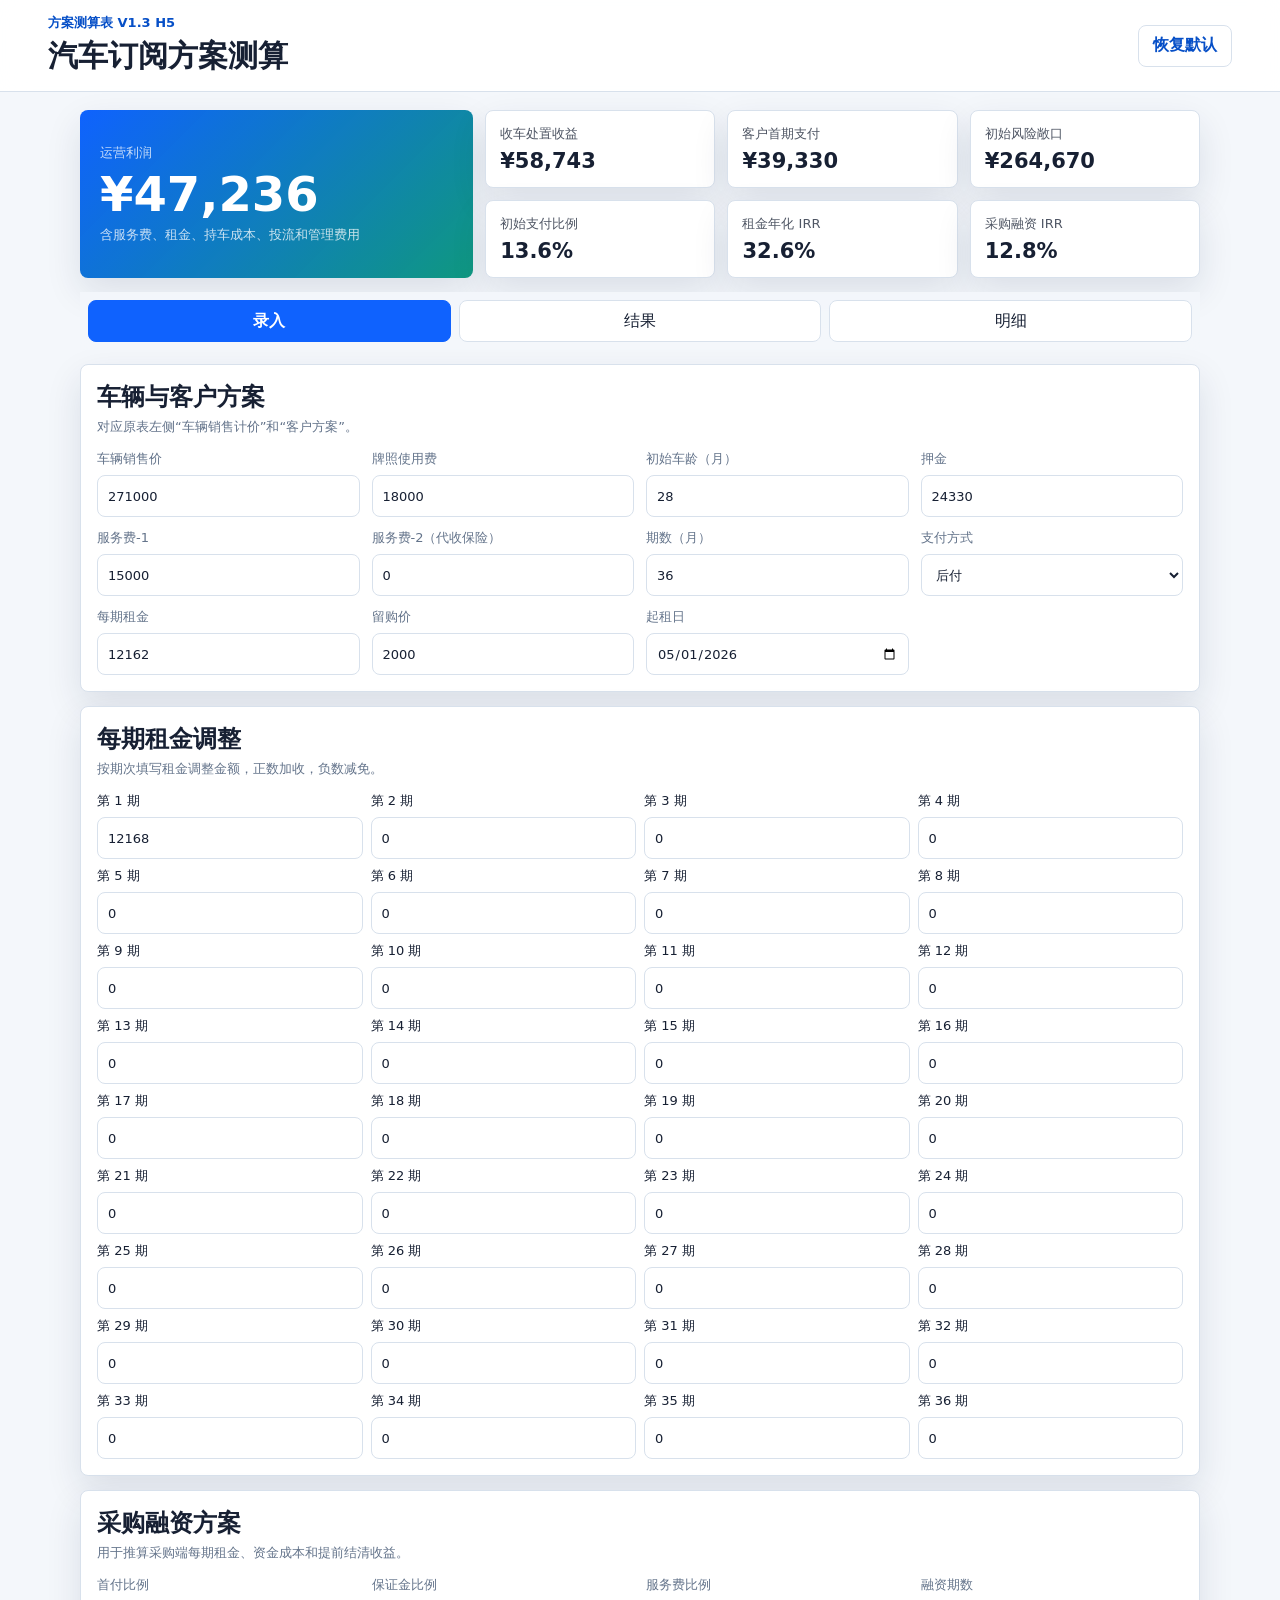
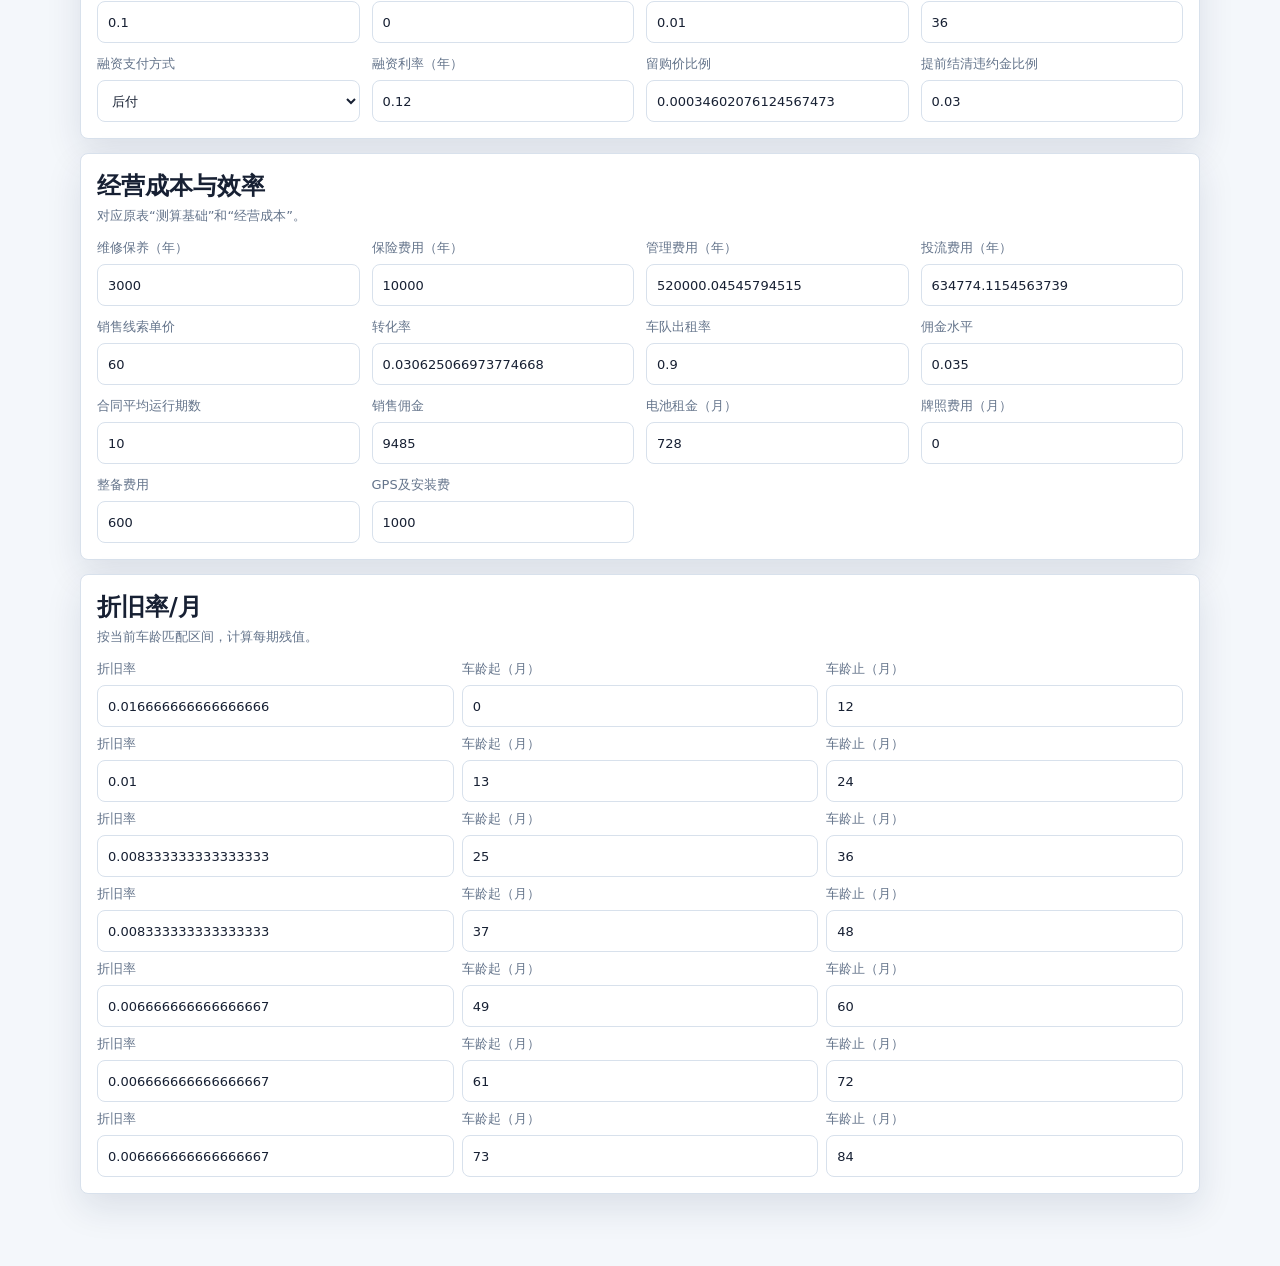
==== public/index.html @ f9dfa83d "Initial subscription calculator pages" ====
<!doctype html>
<html lang="zh-CN">
  <head>
    <meta charset="UTF-8" />
    <meta name="viewport" content="width=device-width, initial-scale=1.0" />
    <title>汽车订阅方案测算</title>
    <link rel="stylesheet" href="./calculator.css" />
  </head>
  <body>
    <header class="app-header">
      <div>
        <p class="eyebrow">方案测算表 V1.3 H5</p>
        <h1>汽车订阅方案测算</h1>
      </div>
      <button class="plain-button" id="resetBtn" type="button">恢复默认</button>
    </header>

    <main class="app-shell">
      <section class="summary-panel" aria-label="测算结果">
        <article class="hero-card">
          <span>运营利润</span>
          <strong id="operatingProfit">¥0</strong>
          <small id="profitHint">含服务费、租金、持车成本、投流和管理费用</small>
        </article>
        <div class="metric-grid">
          <article>
            <span>收车处置收益</span>
            <strong id="disposalProfit">¥0</strong>
          </article>
          <article>
            <span>客户首期支付</span>
            <strong id="initialPayment">¥0</strong>
          </article>
          <article>
            <span>初始风险敞口</span>
            <strong id="riskExposure">¥0</strong>
          </article>
          <article>
            <span>初始支付比例</span>
            <strong id="initialRatio">0.0%</strong>
          </article>
          <article>
            <span>租金年化 IRR</span>
            <strong id="rentIrr">0.0%</strong>
          </article>
          <article>
            <span>采购融资 IRR</span>
            <strong id="financeIrr">0.0%</strong>
          </article>
        </div>
      </section>

      <nav class="tabs" aria-label="测算模块">
        <button class="active" data-tab="input" type="button">录入</button>
        <button data-tab="result" type="button">结果</button>
        <button data-tab="cashflow" type="button">明细</button>
      </nav>

      <section class="tab-page active" id="inputTab">
        <form id="calcForm" class="form-stack">
          <section class="input-section">
            <div class="section-title">
              <h2>车辆与客户方案</h2>
              <p>对应原表左侧“车辆销售计价”和“客户方案”。</p>
            </div>
            <div class="field-grid">
              <label>车辆销售价<input name="vehiclePrice" type="number" inputmode="decimal" /></label>
              <label>牌照使用费<input name="plateUseFee" type="number" inputmode="decimal" /></label>
              <label>初始车龄（月）<input name="initialAge" type="number" inputmode="numeric" /></label>
              <label>押金<input name="deposit" type="number" inputmode="decimal" /></label>
              <label>服务费-1<input name="serviceFee1" type="number" inputmode="decimal" /></label>
              <label>服务费-2（代收保险）<input name="serviceFee2" type="number" inputmode="decimal" /></label>
              <label>期数（月）<input name="customerTerm" type="number" inputmode="numeric" /></label>
              <label>支付方式<select name="paymentMode"><option value="0">后付</option><option value="1">先付</option></select></label>
              <label>每期租金<input name="monthlyRent" type="number" inputmode="decimal" /></label>
              <label>留购价<input name="buyoutPrice" type="number" inputmode="decimal" /></label>
              <label>起租日<input name="startDate" type="date" /></label>
            </div>
          </section>

          <section class="input-section">
            <div class="section-title">
              <h2>每期租金调整</h2>
              <p>按期次填写租金调整金额，正数加收，负数减免。</p>
            </div>
            <div class="rent-adjustment-grid" id="rentAdjustmentGrid"></div>
          </section>

          <section class="input-section">
            <div class="section-title">
              <h2>采购融资方案</h2>
              <p>用于推算采购端每期租金、资金成本和提前结清收益。</p>
            </div>
            <div class="field-grid">
              <label>首付比例<input name="financeDownRatio" type="number" step="0.001" inputmode="decimal" /></label>
              <label>保证金比例<input name="financeDepositRatio" type="number" step="0.001" inputmode="decimal" /></label>
              <label>服务费比例<input name="financeFeeRatio" type="number" step="0.001" inputmode="decimal" /></label>
              <label>融资期数<input name="financeTerm" type="number" inputmode="numeric" /></label>
              <label>融资支付方式<select name="financePaymentMode"><option value="0">后付</option><option value="1">先付</option></select></label>
              <label>融资利率（年）<input name="financeRate" type="number" step="0.001" inputmode="decimal" /></label>
              <label>留购价比例<input name="financeBuyoutRatio" type="number" step="0.0001" inputmode="decimal" /></label>
              <label>提前结清违约金比例<input name="earlySettlePenalty" type="number" step="0.001" inputmode="decimal" /></label>
            </div>
          </section>

          <section class="input-section">
            <div class="section-title">
              <h2>经营成本与效率</h2>
              <p>对应原表“测算基础”和“经营成本”。</p>
            </div>
            <div class="field-grid">
              <label>维修保养（年）<input name="maintenanceYear" type="number" inputmode="decimal" /></label>
              <label>保险费用（年）<input name="insuranceYear" type="number" inputmode="decimal" /></label>
              <label>管理费用（年）<input name="adminCostYear" type="number" inputmode="decimal" /></label>
              <label>投流费用（年）<input name="trafficCostYear" type="number" inputmode="decimal" /></label>
              <label>销售线索单价<input name="leadPrice" type="number" inputmode="decimal" /></label>
              <label>转化率<input name="conversionRate" type="number" step="0.0001" inputmode="decimal" /></label>
              <label>车队出租率<input name="utilization" type="number" step="0.001" inputmode="decimal" /></label>
              <label>佣金水平<input name="commissionRate" type="number" step="0.001" inputmode="decimal" /></label>
              <label>合同平均运行期数<input name="avgRunMonths" type="number" inputmode="numeric" /></label>
              <label>销售佣金<input name="salesCommission" type="number" inputmode="decimal" /></label>
              <label>电池租金（月）<input name="batteryRent" type="number" inputmode="decimal" /></label>
              <label>牌照费用（月）<input name="plateMonthlyFee" type="number" inputmode="decimal" /></label>
              <label>整备费用<input name="refurbishFee" type="number" inputmode="decimal" /></label>
              <label>GPS及安装费<input name="gpsFee" type="number" inputmode="decimal" /></label>
            </div>
          </section>

          <section class="input-section">
            <div class="section-title">
              <h2>折旧率/月</h2>
              <p>按当前车龄匹配区间，计算每期残值。</p>
            </div>
            <div class="depreciation-grid" id="depreciationGrid"></div>
          </section>
        </form>
      </section>

      <section class="tab-page" id="resultTab">
        <div class="result-list" id="resultList"></div>
        <section class="input-section">
          <div class="section-title">
            <h2>现金流概览</h2>
            <p>展示项目净现金流前 36 期走势，便于手机快速判断回款节奏。</p>
          </div>
          <canvas id="cashflowChart" width="640" height="280" aria-label="现金流柱状图"></canvas>
        </section>
      </section>

      <section class="tab-page" id="cashflowTab">
        <div class="table-toolbar">
          <div>
            <h2>月度明细</h2>
            <p>与原表 0-60 期现金流保持同口径。</p>
          </div>
          <button class="plain-button" id="exportBtn" type="button">导出 JSON</button>
        </div>
        <div class="table-wrap">
          <table id="cashflowTable"></table>
        </div>
      </section>
    </main>

    <script src="./calculator.js"></script>
  </body>
</html>
---- public/calculator.css ----
:root {
  color-scheme: light;
  --bg: #f4f7fb;
  --panel: #ffffff;
  --panel-soft: #edf4fb;
  --text: #172033;
  --muted: #64748b;
  --line: #d8e1ec;
  --primary: #0f62fe;
  --primary-dark: #064fc7;
  --accent: #0f9f6e;
  --danger: #cf3f2f;
  --shadow: 0 14px 36px rgba(15, 35, 70, 0.11);
  font-family:
    Inter, "PingFang SC", "Microsoft YaHei", system-ui, -apple-system,
    BlinkMacSystemFont, "Segoe UI", sans-serif;
}

* {
  box-sizing: border-box;
}

body {
  margin: 0;
  background: var(--bg);
  color: var(--text);
}

button,
input,
select {
  font: inherit;
}

.app-header {
  position: sticky;
  top: 0;
  z-index: 20;
  display: flex;
  align-items: center;
  justify-content: space-between;
  gap: 16px;
  padding: 14px clamp(16px, 5vw, 48px);
  background: rgba(255, 255, 255, 0.92);
  border-bottom: 1px solid var(--line);
  backdrop-filter: blur(14px);
}

.app-header h1,
.section-title h2,
.table-toolbar h2 {
  margin: 0;
}

.app-header h1 {
  font-size: clamp(20px, 6vw, 30px);
}

.eyebrow,
.section-title p,
.table-toolbar p,
.hero-card small {
  margin: 0;
  color: var(--muted);
  font-size: 13px;
}

.eyebrow {
  margin-bottom: 4px;
  color: var(--primary-dark);
  font-weight: 700;
}

.app-shell {
  width: min(1120px, calc(100% - 24px));
  margin: 0 auto;
  padding: 18px 0 72px;
}

.summary-panel {
  display: grid;
  grid-template-columns: minmax(240px, 1.1fr) 2fr;
  gap: 12px;
  margin-bottom: 14px;
}

.hero-card,
.metric-grid article,
.input-section {
  background: var(--panel);
  border: 1px solid var(--line);
  border-radius: 8px;
  box-shadow: var(--shadow);
}

.hero-card {
  display: flex;
  min-height: 164px;
  flex-direction: column;
  justify-content: center;
  gap: 8px;
  padding: 20px;
  color: white;
  background:
    linear-gradient(135deg, rgba(15, 98, 254, 0.92), rgba(15, 159, 110, 0.88)),
    #0f62fe;
  border: 0;
}

.hero-card span,
.metric-grid span {
  color: inherit;
  opacity: 0.76;
  font-size: 13px;
}

.hero-card strong {
  font-size: clamp(34px, 11vw, 48px);
  line-height: 1;
}

.hero-card small {
  color: rgba(255, 255, 255, 0.78);
}

.metric-grid {
  display: grid;
  grid-template-columns: repeat(3, minmax(0, 1fr));
  gap: 12px;
}

.metric-grid article {
  display: flex;
  min-height: 76px;
  flex-direction: column;
  justify-content: center;
  gap: 6px;
  padding: 14px;
}

.metric-grid strong {
  font-size: 21px;
}

.tabs {
  position: sticky;
  top: 77px;
  z-index: 15;
  display: grid;
  grid-template-columns: repeat(3, 1fr);
  gap: 8px;
  margin-bottom: 14px;
  padding: 8px;
  background: rgba(244, 247, 251, 0.92);
  backdrop-filter: blur(12px);
}

.tabs button,
.plain-button {
  min-height: 42px;
  border: 1px solid var(--line);
  border-radius: 8px;
  background: var(--panel);
  color: var(--text);
  cursor: pointer;
}

.tabs button.active {
  border-color: var(--primary);
  background: var(--primary);
  color: white;
  font-weight: 700;
}

.plain-button {
  padding: 0 14px;
  color: var(--primary-dark);
  font-weight: 700;
}

.tab-page {
  display: none;
}

.tab-page.active {
  display: block;
}

.form-stack {
  display: grid;
  gap: 14px;
}

.input-section {
  padding: 16px;
}

.section-title {
  display: grid;
  gap: 5px;
  margin-bottom: 14px;
}

.field-grid {
  display: grid;
  grid-template-columns: repeat(4, minmax(0, 1fr));
  gap: 12px;
}

label {
  display: grid;
  gap: 7px;
  color: var(--muted);
  font-size: 13px;
}

input,
select {
  width: 100%;
  min-height: 42px;
  border: 1px solid var(--line);
  border-radius: 8px;
  padding: 8px 10px;
  background: #fff;
  color: var(--text);
}

input:focus,
select:focus {
  border-color: var(--primary);
  outline: 3px solid rgba(15, 98, 254, 0.12);
}

.depreciation-grid,
.rent-adjustment-grid {
  display: grid;
  gap: 8px;
}

.depreciation-row {
  display: grid;
  grid-template-columns: 1fr 1fr 1fr;
  gap: 8px;
}

.rent-adjustment-grid {
  grid-template-columns: repeat(4, minmax(0, 1fr));
}

.rent-adjustment-row label {
  color: var(--text);
}

.result-list {
  display: grid;
  grid-template-columns: repeat(2, minmax(0, 1fr));
  gap: 12px;
  margin-bottom: 14px;
}

.result-item {
  display: grid;
  gap: 6px;
  padding: 14px;
  background: var(--panel);
  border: 1px solid var(--line);
  border-radius: 8px;
}

.result-item span {
  color: var(--muted);
  font-size: 13px;
}

.result-item strong {
  font-size: 22px;
}

canvas {
  width: 100%;
  max-height: 320px;
  background: #fff;
  border: 1px solid var(--line);
  border-radius: 8px;
}

.table-toolbar {
  display: flex;
  align-items: center;
  justify-content: space-between;
  gap: 12px;
  margin-bottom: 12px;
}

.table-wrap {
  overflow-x: auto;
  background: var(--panel);
  border: 1px solid var(--line);
  border-radius: 8px;
}

table {
  width: 100%;
  min-width: 960px;
  border-collapse: collapse;
  font-size: 13px;
}

th,
td {
  padding: 10px 9px;
  border-bottom: 1px solid var(--line);
  text-align: right;
  white-space: nowrap;
}

th:first-child,
td:first-child {
  position: sticky;
  left: 0;
  background: #fff;
  text-align: left;
}

th {
  color: var(--muted);
  background: #f8fafc;
  font-weight: 700;
}

.negative {
  color: var(--danger);
}

@media (max-width: 820px) {
  .app-header {
    align-items: flex-start;
  }

  .summary-panel,
  .metric-grid,
  .field-grid,
  .result-list {
    grid-template-columns: 1fr;
  }

  .metric-grid {
    grid-template-columns: repeat(2, minmax(0, 1fr));
  }

  .tabs {
    top: 72px;
  }

  .input-section {
    padding: 14px;
  }
}

@media (max-width: 520px) {
  .app-shell {
    width: min(100% - 16px, 1120px);
  }

  .app-header {
    padding: 12px 10px;
  }

  .plain-button {
    min-width: 76px;
    padding: 0 10px;
  }

  .metric-grid {
    grid-template-columns: 1fr;
  }

  .depreciation-row {
    grid-template-columns: 1fr;
  }

  .rent-adjustment-grid {
    grid-template-columns: repeat(2, minmax(0, 1fr));
  }
}
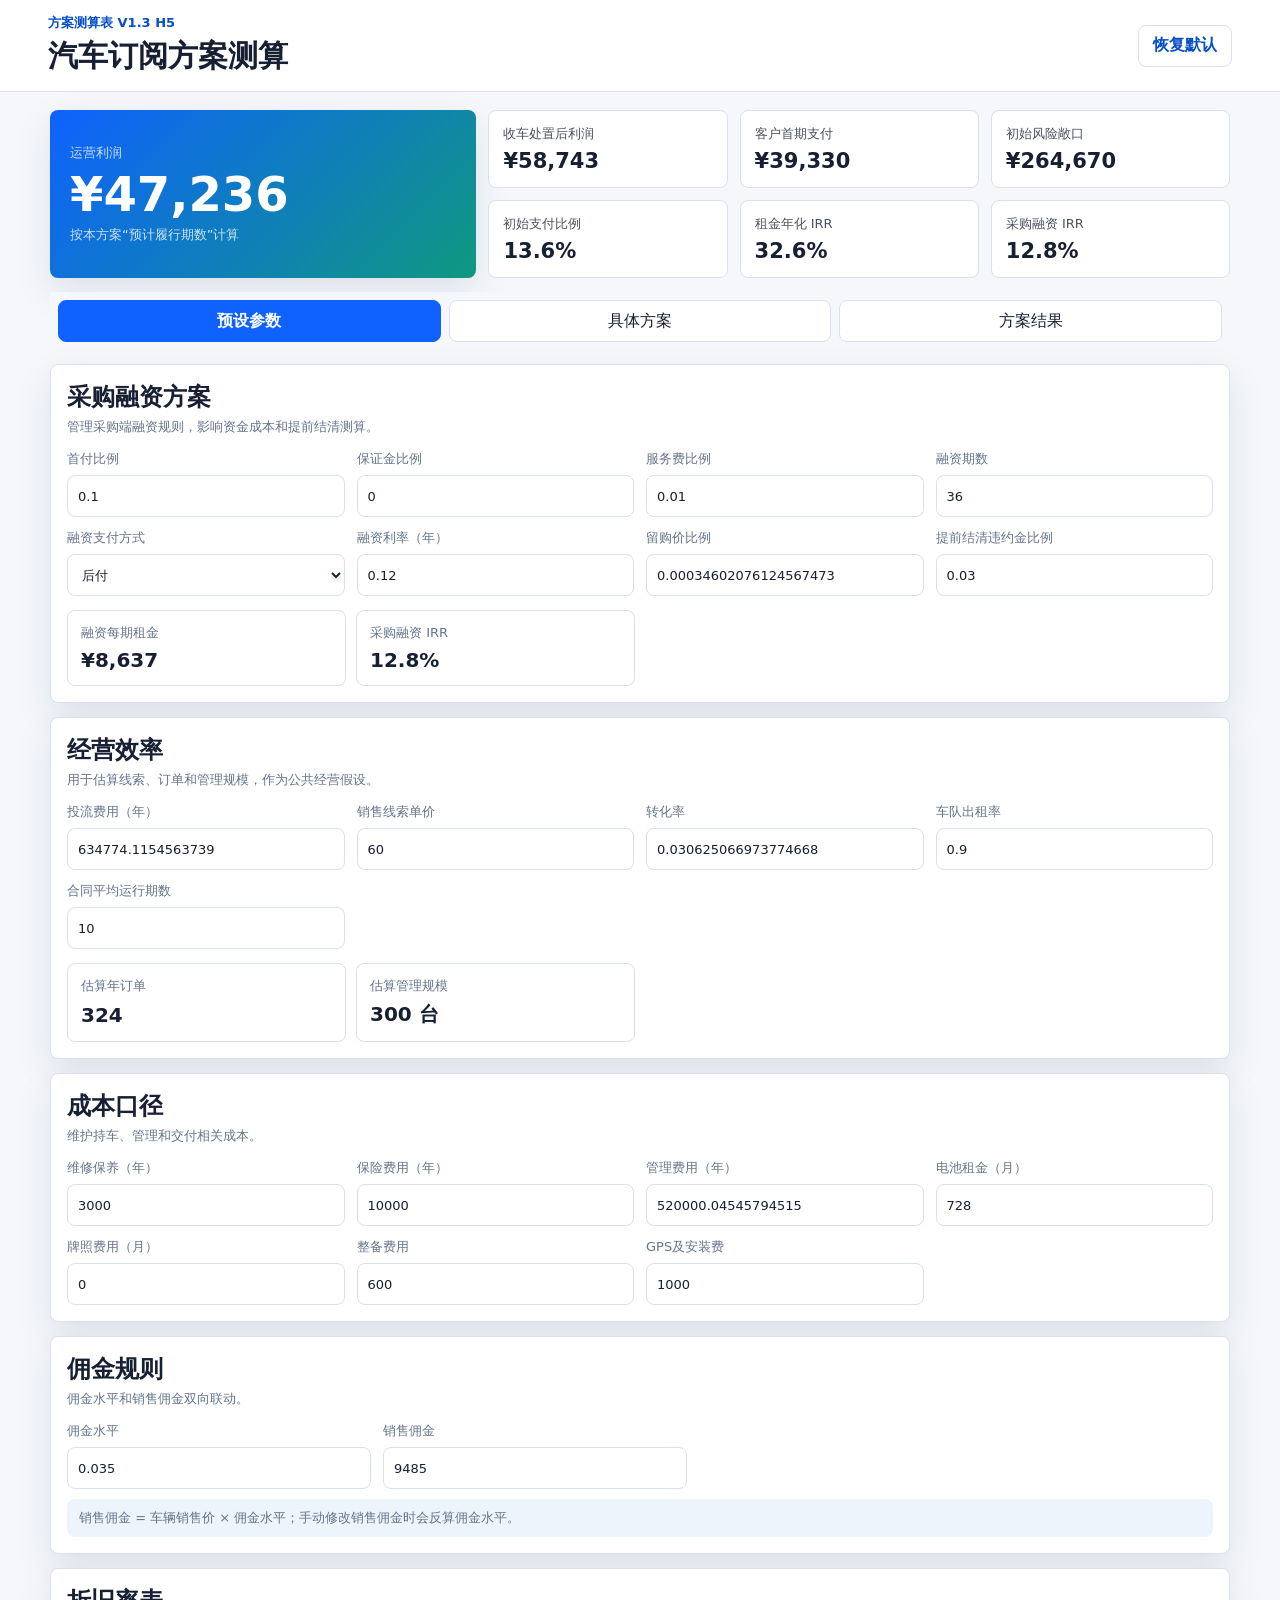
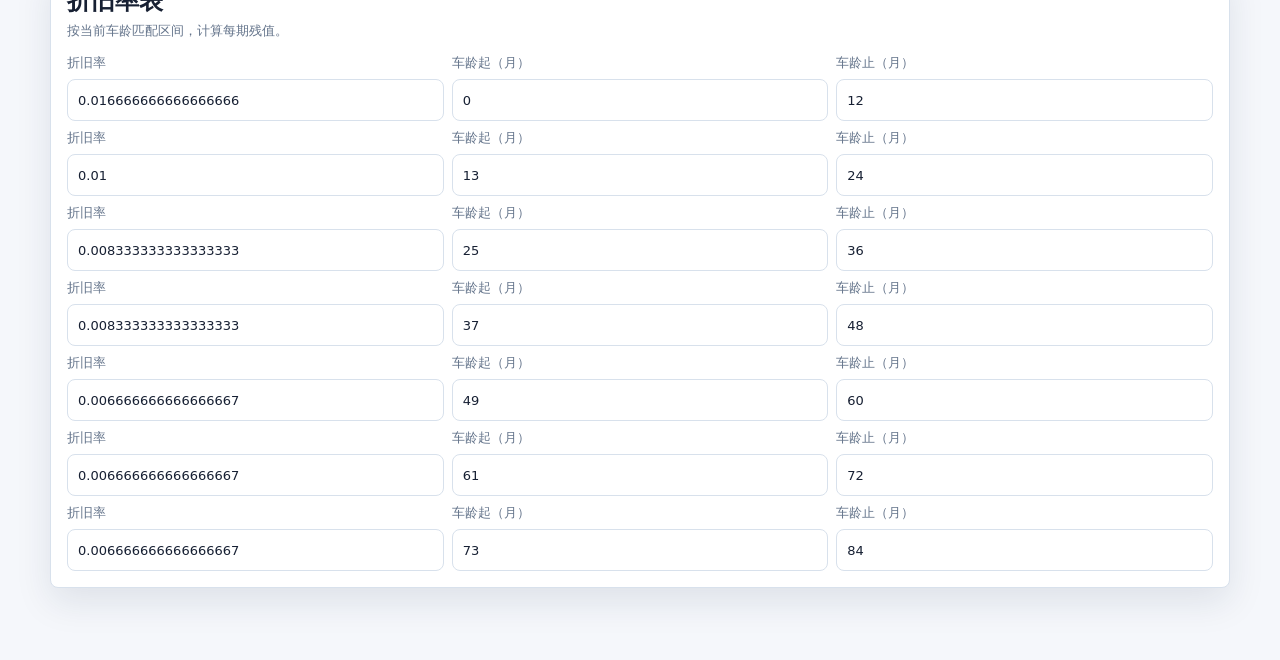
==== commit dc5e9dbb: "Restructure calculator workflow layout" ====
--- a/public/index.html
+++ b/public/index.html
@@ -16,147 +16,205 @@
     </header>
 
     <main class="app-shell">
-      <section class="summary-panel" aria-label="测算结果">
+      <section class="summary-panel" aria-label="方案结果摘要">
         <article class="hero-card">
           <span>运营利润</span>
           <strong id="operatingProfit">¥0</strong>
-          <small id="profitHint">含服务费、租金、持车成本、投流和管理费用</small>
+          <small>按本方案“预计履行期数”计算</small>
         </article>
         <div class="metric-grid">
-          <article>
-            <span>收车处置收益</span>
-            <strong id="disposalProfit">¥0</strong>
-          </article>
-          <article>
-            <span>客户首期支付</span>
-            <strong id="initialPayment">¥0</strong>
-          </article>
-          <article>
-            <span>初始风险敞口</span>
-            <strong id="riskExposure">¥0</strong>
-          </article>
-          <article>
-            <span>初始支付比例</span>
-            <strong id="initialRatio">0.0%</strong>
-          </article>
-          <article>
-            <span>租金年化 IRR</span>
-            <strong id="rentIrr">0.0%</strong>
-          </article>
-          <article>
-            <span>采购融资 IRR</span>
-            <strong id="financeIrr">0.0%</strong>
-          </article>
+          <article><span>收车处置后利润</span><strong id="disposalProfit">¥0</strong></article>
+          <article><span>客户首期支付</span><strong id="initialPayment">¥0</strong></article>
+          <article><span>初始风险敞口</span><strong id="riskExposure">¥0</strong></article>
+          <article><span>初始支付比例</span><strong id="initialRatio">0.0%</strong></article>
+          <article><span>租金年化 IRR</span><strong id="rentIrr">0.0%</strong></article>
+          <article><span>采购融资 IRR</span><strong id="financeIrr">0.0%</strong></article>
         </div>
       </section>
 
       <nav class="tabs" aria-label="测算模块">
-        <button class="active" data-tab="input" type="button">录入</button>
-        <button data-tab="result" type="button">结果</button>
-        <button data-tab="cashflow" type="button">明细</button>
+        <button class="active" data-tab="preset" type="button">预设参数</button>
+        <button data-tab="plan" type="button">具体方案</button>
+        <button data-tab="result" type="button">方案结果</button>
       </nav>
 
-      <section class="tab-page active" id="inputTab">
-        <form id="calcForm" class="form-stack">
+      <form id="calcForm">
+        <section class="tab-page active" id="presetTab">
+          <div class="section-stack">
+            <section class="input-section">
+              <div class="section-title">
+                <h2>采购融资方案</h2>
+                <p>管理采购端融资规则，影响资金成本和提前结清测算。</p>
+              </div>
+              <div class="field-grid">
+                <label>首付比例<input name="financeDownRatio" type="number" step="0.001" inputmode="decimal" /></label>
+                <label>保证金比例<input name="financeDepositRatio" type="number" step="0.001" inputmode="decimal" /></label>
+                <label>服务费比例<input name="financeFeeRatio" type="number" step="0.001" inputmode="decimal" /></label>
+                <label>融资期数<input name="financeTerm" type="number" inputmode="numeric" /></label>
+                <label>融资支付方式<select name="financePaymentMode"><option value="0">后付</option><option value="1">先付</option></select></label>
+                <label>融资利率（年）<input name="financeRate" type="number" step="0.001" inputmode="decimal" /></label>
+                <label>留购价比例<input name="financeBuyoutRatio" type="number" step="0.0001" inputmode="decimal" /></label>
+                <label>提前结清违约金比例<input name="earlySettlePenalty" type="number" step="0.001" inputmode="decimal" /></label>
+              </div>
+              <div class="inline-metrics">
+                <article><span>融资每期租金</span><strong id="financeMonthlyRent">¥0</strong></article>
+                <article><span>采购融资 IRR</span><strong id="financeIrrInline">0.0%</strong></article>
+              </div>
+            </section>
+
+            <section class="input-section">
+              <div class="section-title">
+                <h2>经营效率</h2>
+                <p>用于估算线索、订单和管理规模，作为公共经营假设。</p>
+              </div>
+              <div class="field-grid">
+                <label>投流费用（年）<input name="trafficCostYear" type="number" inputmode="decimal" /></label>
+                <label>销售线索单价<input name="leadPrice" type="number" inputmode="decimal" /></label>
+                <label>转化率<input name="conversionRate" type="number" step="0.0001" inputmode="decimal" /></label>
+                <label>车队出租率<input name="utilization" type="number" step="0.001" inputmode="decimal" /></label>
+                <label>合同平均运行期数<input name="avgRunMonths" type="number" inputmode="numeric" /></label>
+              </div>
+              <div class="inline-metrics">
+                <article><span>估算年订单</span><strong id="annualOrders">0</strong></article>
+                <article><span>估算管理规模</span><strong id="fleetScale">0 台</strong></article>
+              </div>
+            </section>
+
+            <section class="input-section">
+              <div class="section-title">
+                <h2>成本口径</h2>
+                <p>维护持车、管理和交付相关成本。</p>
+              </div>
+              <div class="field-grid">
+                <label>维修保养（年）<input name="maintenanceYear" type="number" inputmode="decimal" /></label>
+                <label>保险费用（年）<input name="insuranceYear" type="number" inputmode="decimal" /></label>
+                <label>管理费用（年）<input name="adminCostYear" type="number" inputmode="decimal" /></label>
+                <label>电池租金（月）<input name="batteryRent" type="number" inputmode="decimal" /></label>
+                <label>牌照费用（月）<input name="plateMonthlyFee" type="number" inputmode="decimal" /></label>
+                <label>整备费用<input name="refurbishFee" type="number" inputmode="decimal" /></label>
+                <label>GPS及安装费<input name="gpsFee" type="number" inputmode="decimal" /></label>
+              </div>
+            </section>
+
+            <section class="input-section">
+              <div class="section-title">
+                <h2>佣金规则</h2>
+                <p>佣金水平和销售佣金双向联动。</p>
+              </div>
+              <div class="field-grid compact">
+                <label>佣金水平<input name="commissionRate" type="number" step="0.001" inputmode="decimal" /></label>
+                <label>销售佣金<input name="salesCommission" type="number" inputmode="decimal" /></label>
+              </div>
+              <p class="formula-note">销售佣金 = 车辆销售价 × 佣金水平；手动修改销售佣金时会反算佣金水平。</p>
+            </section>
+
+            <section class="input-section">
+              <div class="section-title">
+                <h2>折旧率表</h2>
+                <p>按当前车龄匹配区间，计算每期残值。</p>
+              </div>
+              <div class="depreciation-grid" id="depreciationGrid"></div>
+            </section>
+          </div>
+        </section>
+
+        <section class="tab-page" id="planTab">
+          <div class="section-stack">
+            <section class="input-section">
+              <div class="section-title">
+                <h2>车辆信息</h2>
+                <p>本次客户方案对应的车辆基础信息。</p>
+              </div>
+              <div class="field-grid">
+                <label>车辆销售价<input name="vehiclePrice" type="number" inputmode="decimal" /></label>
+                <label>牌照使用费<input name="plateUseFee" type="number" inputmode="decimal" /></label>
+                <label>初始车龄（月）<input name="initialAge" type="number" inputmode="numeric" /></label>
+              </div>
+              <div class="inline-metrics">
+                <article><span>车价总计</span><strong id="vehicleTotal">¥0</strong></article>
+                <article><span>当前命中折旧率</span><strong id="currentDepRate">0.0%</strong></article>
+              </div>
+            </section>
+
+            <section class="input-section">
+              <div class="section-title">
+                <h2>客户付款方案</h2>
+                <p>本次报价给客户的押金、租金、服务费和留购安排。</p>
+              </div>
+              <div class="field-grid">
+                <label>押金<input name="deposit" type="number" inputmode="decimal" /></label>
+                <label>服务费-1<input name="serviceFee1" type="number" inputmode="decimal" /></label>
+                <label>服务费-2（代收保险）<input name="serviceFee2" type="number" inputmode="decimal" /></label>
+                <label>期数（月）<input name="customerTerm" type="number" inputmode="numeric" /></label>
+                <label>支付方式<select name="paymentMode"><option value="0">后付</option><option value="1">先付</option></select></label>
+                <label>每期租金<input name="monthlyRent" type="number" inputmode="decimal" /></label>
+                <label>留购价<input name="buyoutPrice" type="number" inputmode="decimal" /></label>
+                <label>起租日<input name="startDate" type="date" /></label>
+              </div>
+            </section>
+
+            <section class="input-section highlight-section">
+              <div class="section-title">
+                <h2>履约假设</h2>
+                <p>运营利润和收车处置后利润按这里的预计履行期数计算。</p>
+              </div>
+              <div class="field-grid compact">
+                <label>预计履行期数<input name="expectedRunMonths" type="number" inputmode="numeric" /></label>
+              </div>
+            </section>
+
+            <section class="input-section">
+              <div class="section-title split-title">
+                <div>
+                  <h2>每期租金调整</h2>
+                  <p>按期次填写租金调整金额，正数加收，负数减免。</p>
+                </div>
+                <button class="plain-button small" id="toggleRentAdjustBtn" type="button">展开全部</button>
+              </div>
+              <div class="rent-adjustment-grid compact-list" id="rentAdjustmentGrid"></div>
+            </section>
+          </div>
+        </section>
+      </form>
+
+      <section class="tab-page" id="resultTab">
+        <div class="section-stack">
           <section class="input-section">
             <div class="section-title">
-              <h2>车辆与客户方案</h2>
-              <p>对应原表左侧“车辆销售计价”和“客户方案”。</p>
-            </div>
-            <div class="field-grid">
-              <label>车辆销售价<input name="vehiclePrice" type="number" inputmode="decimal" /></label>
-              <label>牌照使用费<input name="plateUseFee" type="number" inputmode="decimal" /></label>
-              <label>初始车龄（月）<input name="initialAge" type="number" inputmode="numeric" /></label>
-              <label>押金<input name="deposit" type="number" inputmode="decimal" /></label>
-              <label>服务费-1<input name="serviceFee1" type="number" inputmode="decimal" /></label>
-              <label>服务费-2（代收保险）<input name="serviceFee2" type="number" inputmode="decimal" /></label>
-              <label>期数（月）<input name="customerTerm" type="number" inputmode="numeric" /></label>
-              <label>支付方式<select name="paymentMode"><option value="0">后付</option><option value="1">先付</option></select></label>
-              <label>每期租金<input name="monthlyRent" type="number" inputmode="decimal" /></label>
-              <label>留购价<input name="buyoutPrice" type="number" inputmode="decimal" /></label>
-              <label>起租日<input name="startDate" type="date" /></label>
-            </div>
+              <h2>核心结果</h2>
+              <p>关键利润、支付比例和 IRR 指标。</p>
+            </div>
+            <div class="result-list" id="resultList"></div>
           </section>
 
           <section class="input-section">
             <div class="section-title">
-              <h2>每期租金调整</h2>
-              <p>按期次填写租金调整金额，正数加收，负数减免。</p>
-            </div>
-            <div class="rent-adjustment-grid" id="rentAdjustmentGrid"></div>
+              <h2>风控判断</h2>
+              <p>基于初始支付比例、风险敞口和预计履行期数给出快速提示。</p>
+            </div>
+            <div class="risk-grid" id="riskList"></div>
           </section>
 
           <section class="input-section">
             <div class="section-title">
-              <h2>采购融资方案</h2>
-              <p>用于推算采购端每期租金、资金成本和提前结清收益。</p>
-            </div>
-            <div class="field-grid">
-              <label>首付比例<input name="financeDownRatio" type="number" step="0.001" inputmode="decimal" /></label>
-              <label>保证金比例<input name="financeDepositRatio" type="number" step="0.001" inputmode="decimal" /></label>
-              <label>服务费比例<input name="financeFeeRatio" type="number" step="0.001" inputmode="decimal" /></label>
-              <label>融资期数<input name="financeTerm" type="number" inputmode="numeric" /></label>
-              <label>融资支付方式<select name="financePaymentMode"><option value="0">后付</option><option value="1">先付</option></select></label>
-              <label>融资利率（年）<input name="financeRate" type="number" step="0.001" inputmode="decimal" /></label>
-              <label>留购价比例<input name="financeBuyoutRatio" type="number" step="0.0001" inputmode="decimal" /></label>
-              <label>提前结清违约金比例<input name="earlySettlePenalty" type="number" step="0.001" inputmode="decimal" /></label>
-            </div>
-          </section>
-
-          <section class="input-section">
-            <div class="section-title">
-              <h2>经营成本与效率</h2>
-              <p>对应原表“测算基础”和“经营成本”。</p>
-            </div>
-            <div class="field-grid">
-              <label>维修保养（年）<input name="maintenanceYear" type="number" inputmode="decimal" /></label>
-              <label>保险费用（年）<input name="insuranceYear" type="number" inputmode="decimal" /></label>
-              <label>管理费用（年）<input name="adminCostYear" type="number" inputmode="decimal" /></label>
-              <label>投流费用（年）<input name="trafficCostYear" type="number" inputmode="decimal" /></label>
-              <label>销售线索单价<input name="leadPrice" type="number" inputmode="decimal" /></label>
-              <label>转化率<input name="conversionRate" type="number" step="0.0001" inputmode="decimal" /></label>
-              <label>车队出租率<input name="utilization" type="number" step="0.001" inputmode="decimal" /></label>
-              <label>佣金水平<input name="commissionRate" type="number" step="0.001" inputmode="decimal" /></label>
-              <label>合同平均运行期数<input name="avgRunMonths" type="number" inputmode="numeric" /></label>
-              <label>销售佣金<input name="salesCommission" type="number" inputmode="decimal" /></label>
-              <label>电池租金（月）<input name="batteryRent" type="number" inputmode="decimal" /></label>
-              <label>牌照费用（月）<input name="plateMonthlyFee" type="number" inputmode="decimal" /></label>
-              <label>整备费用<input name="refurbishFee" type="number" inputmode="decimal" /></label>
-              <label>GPS及安装费<input name="gpsFee" type="number" inputmode="decimal" /></label>
-            </div>
-          </section>
-
-          <section class="input-section">
-            <div class="section-title">
-              <h2>折旧率/月</h2>
-              <p>按当前车龄匹配区间，计算每期残值。</p>
-            </div>
-            <div class="depreciation-grid" id="depreciationGrid"></div>
-          </section>
-        </form>
-      </section>
-
-      <section class="tab-page" id="resultTab">
-        <div class="result-list" id="resultList"></div>
-        <section class="input-section">
-          <div class="section-title">
-            <h2>现金流概览</h2>
-            <p>展示项目净现金流前 36 期走势，便于手机快速判断回款节奏。</p>
-          </div>
-          <canvas id="cashflowChart" width="640" height="280" aria-label="现金流柱状图"></canvas>
-        </section>
-      </section>
-
-      <section class="tab-page" id="cashflowTab">
-        <div class="table-toolbar">
-          <div>
-            <h2>月度明细</h2>
-            <p>与原表 0-60 期现金流保持同口径。</p>
-          </div>
-          <button class="plain-button" id="exportBtn" type="button">导出 JSON</button>
-        </div>
-        <div class="table-wrap">
-          <table id="cashflowTable"></table>
+              <h2>现金流图表</h2>
+              <p>展示项目净现金流前 36 期走势。</p>
+            </div>
+            <canvas id="cashflowChart" width="640" height="280" aria-label="现金流柱状图"></canvas>
+          </section>
+
+          <section class="input-section">
+            <div class="table-toolbar">
+              <div>
+                <h2>月度明细</h2>
+                <p>与原表 0-60 期现金流保持同口径。</p>
+              </div>
+              <button class="plain-button" id="exportBtn" type="button">导出 JSON</button>
+            </div>
+            <div class="table-wrap">
+              <table id="cashflowTable"></table>
+            </div>
+          </section>
         </div>
       </section>
     </main>
--- a/public/calculator.css
+++ b/public/calculator.css
@@ -1,16 +1,17 @@
 :root {
   color-scheme: light;
-  --bg: #f4f7fb;
+  --bg: #f5f7fb;
   --panel: #ffffff;
-  --panel-soft: #edf4fb;
+  --panel-soft: #eef4fb;
   --text: #172033;
   --muted: #64748b;
   --line: #d8e1ec;
   --primary: #0f62fe;
   --primary-dark: #064fc7;
   --accent: #0f9f6e;
+  --warning: #b7791f;
   --danger: #cf3f2f;
-  --shadow: 0 14px 36px rgba(15, 35, 70, 0.11);
+  --shadow: 0 14px 36px rgba(15, 35, 70, 0.1);
   font-family:
     Inter, "PingFang SC", "Microsoft YaHei", system-ui, -apple-system,
     BlinkMacSystemFont, "Segoe UI", sans-serif;
@@ -53,13 +54,14 @@
 }
 
 .app-header h1 {
-  font-size: clamp(20px, 6vw, 30px);
+  font-size: clamp(20px, 5vw, 30px);
 }
 
 .eyebrow,
 .section-title p,
 .table-toolbar p,
-.hero-card small {
+.hero-card small,
+.formula-note {
   margin: 0;
   color: var(--muted);
   font-size: 13px;
@@ -72,24 +74,31 @@
 }
 
 .app-shell {
-  width: min(1120px, calc(100% - 24px));
+  width: min(1180px, calc(100% - 24px));
   margin: 0 auto;
   padding: 18px 0 72px;
 }
 
 .summary-panel {
   display: grid;
-  grid-template-columns: minmax(240px, 1.1fr) 2fr;
+  grid-template-columns: minmax(260px, 1.15fr) 2fr;
   gap: 12px;
   margin-bottom: 14px;
 }
 
 .hero-card,
 .metric-grid article,
-.input-section {
+.input-section,
+.result-item,
+.risk-item,
+.inline-metrics article {
   background: var(--panel);
   border: 1px solid var(--line);
   border-radius: 8px;
+}
+
+.hero-card,
+.input-section {
   box-shadow: var(--shadow);
 }
 
@@ -110,12 +119,12 @@
 .hero-card span,
 .metric-grid span {
   color: inherit;
-  opacity: 0.76;
+  opacity: 0.78;
   font-size: 13px;
 }
 
 .hero-card strong {
-  font-size: clamp(34px, 11vw, 48px);
+  font-size: clamp(34px, 9vw, 48px);
   line-height: 1;
 }
 
@@ -151,7 +160,7 @@
   gap: 8px;
   margin-bottom: 14px;
   padding: 8px;
-  background: rgba(244, 247, 251, 0.92);
+  background: rgba(245, 247, 251, 0.94);
   backdrop-filter: blur(12px);
 }
 
@@ -178,6 +187,11 @@
   font-weight: 700;
 }
 
+.plain-button.small {
+  min-height: 36px;
+  white-space: nowrap;
+}
+
 .tab-page {
   display: none;
 }
@@ -186,7 +200,7 @@
   display: block;
 }
 
-.form-stack {
+.section-stack {
   display: grid;
   gap: 14px;
 }
@@ -195,16 +209,33 @@
   padding: 16px;
 }
 
+.highlight-section {
+  border-color: rgba(15, 98, 254, 0.28);
+  background: linear-gradient(180deg, #ffffff, #f8fbff);
+}
+
 .section-title {
   display: grid;
   gap: 5px;
   margin-bottom: 14px;
 }
 
+.split-title {
+  display: flex;
+  align-items: flex-start;
+  justify-content: space-between;
+  gap: 12px;
+}
+
 .field-grid {
   display: grid;
   grid-template-columns: repeat(4, minmax(0, 1fr));
   gap: 12px;
+}
+
+.field-grid.compact {
+  grid-template-columns: repeat(2, minmax(0, 1fr));
+  max-width: 620px;
 }
 
 label {
@@ -231,6 +262,40 @@
   outline: 3px solid rgba(15, 98, 254, 0.12);
 }
 
+.formula-note {
+  margin-top: 10px;
+  padding: 10px 12px;
+  background: var(--panel-soft);
+  border-radius: 8px;
+}
+
+.inline-metrics {
+  display: grid;
+  grid-template-columns: repeat(4, minmax(0, 1fr));
+  gap: 10px;
+  margin-top: 14px;
+}
+
+.inline-metrics article,
+.result-item,
+.risk-item {
+  display: grid;
+  gap: 6px;
+  padding: 13px;
+}
+
+.inline-metrics span,
+.result-item span,
+.risk-item span {
+  color: var(--muted);
+  font-size: 13px;
+}
+
+.inline-metrics strong,
+.result-item strong {
+  font-size: 20px;
+}
+
 .depreciation-grid,
 .rent-adjustment-grid {
   display: grid;
@@ -247,33 +312,32 @@
   grid-template-columns: repeat(4, minmax(0, 1fr));
 }
 
+.rent-adjustment-grid.compact-list.collapsed .rent-adjustment-row.is-zero {
+  display: none;
+}
+
 .rent-adjustment-row label {
   color: var(--text);
 }
 
-.result-list {
-  display: grid;
-  grid-template-columns: repeat(2, minmax(0, 1fr));
-  gap: 12px;
-  margin-bottom: 14px;
-}
-
-.result-item {
-  display: grid;
-  gap: 6px;
-  padding: 14px;
-  background: var(--panel);
-  border: 1px solid var(--line);
-  border-radius: 8px;
-}
-
-.result-item span {
-  color: var(--muted);
-  font-size: 13px;
-}
-
-.result-item strong {
-  font-size: 22px;
+.result-list,
+.risk-grid {
+  display: grid;
+  grid-template-columns: repeat(3, minmax(0, 1fr));
+  gap: 12px;
+}
+
+.risk-item.ok strong {
+  color: var(--accent);
+}
+
+.risk-item.warn strong {
+  color: var(--warning);
+}
+
+.risk-item.danger strong,
+.negative {
+  color: var(--danger);
 }
 
 canvas {
@@ -301,7 +365,7 @@
 
 table {
   width: 100%;
-  min-width: 960px;
+  min-width: 980px;
   border-collapse: collapse;
   font-size: 13px;
 }
@@ -328,41 +392,33 @@
   font-weight: 700;
 }
 
-.negative {
-  color: var(--danger);
-}
-
-@media (max-width: 820px) {
+@media (max-width: 920px) {
+  .summary-panel,
+  .field-grid,
+  .field-grid.compact,
+  .result-list,
+  .risk-grid {
+    grid-template-columns: 1fr;
+    max-width: none;
+  }
+
+  .metric-grid,
+  .inline-metrics {
+    grid-template-columns: repeat(2, minmax(0, 1fr));
+  }
+
+  .tabs {
+    top: 72px;
+  }
+}
+
+@media (max-width: 560px) {
+  .app-shell {
+    width: min(100% - 16px, 1180px);
+  }
+
   .app-header {
     align-items: flex-start;
-  }
-
-  .summary-panel,
-  .metric-grid,
-  .field-grid,
-  .result-list {
-    grid-template-columns: 1fr;
-  }
-
-  .metric-grid {
-    grid-template-columns: repeat(2, minmax(0, 1fr));
-  }
-
-  .tabs {
-    top: 72px;
-  }
-
-  .input-section {
-    padding: 14px;
-  }
-}
-
-@media (max-width: 520px) {
-  .app-shell {
-    width: min(100% - 16px, 1120px);
-  }
-
-  .app-header {
     padding: 12px 10px;
   }
 
@@ -371,7 +427,9 @@
     padding: 0 10px;
   }
 
-  .metric-grid {
+  .metric-grid,
+  .inline-metrics,
+  .rent-adjustment-grid {
     grid-template-columns: 1fr;
   }
 
@@ -379,7 +437,7 @@
     grid-template-columns: 1fr;
   }
 
-  .rent-adjustment-grid {
-    grid-template-columns: repeat(2, minmax(0, 1fr));
-  }
-}
+  .split-title {
+    display: grid;
+  }
+}
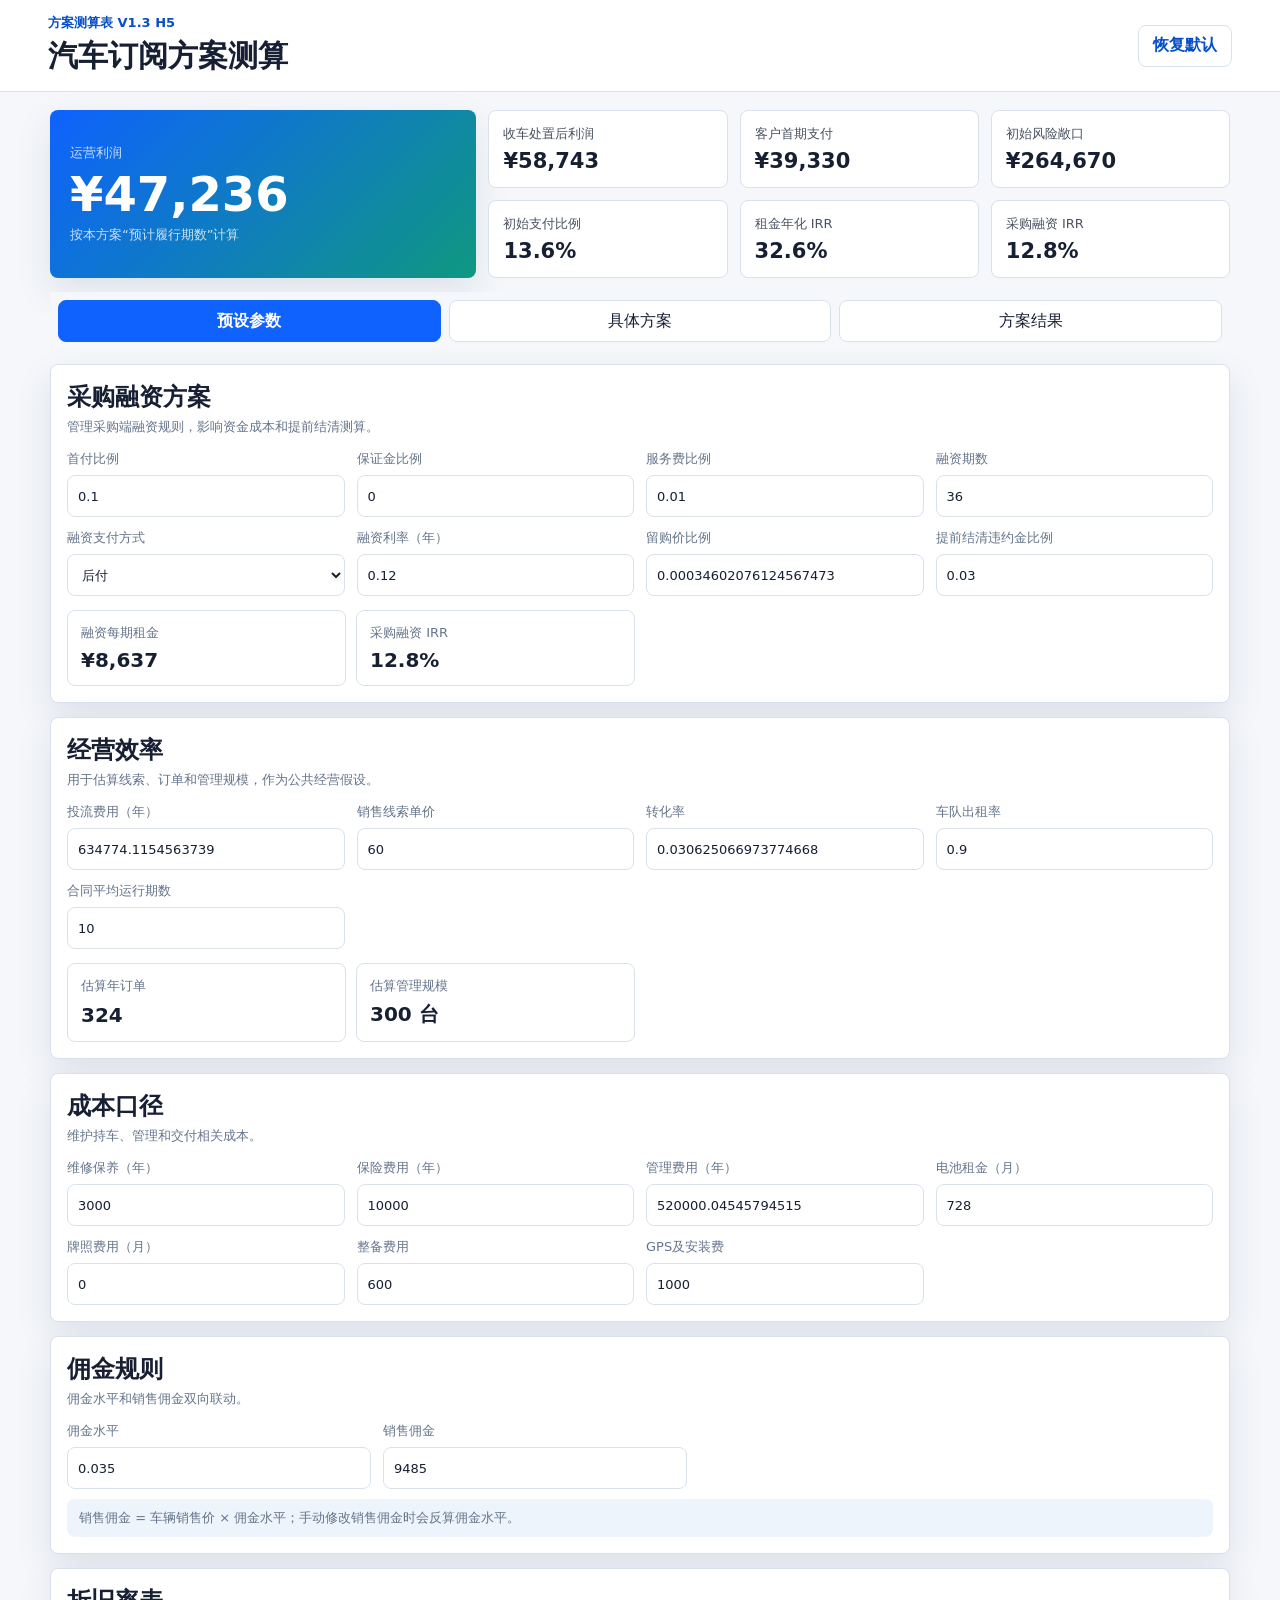
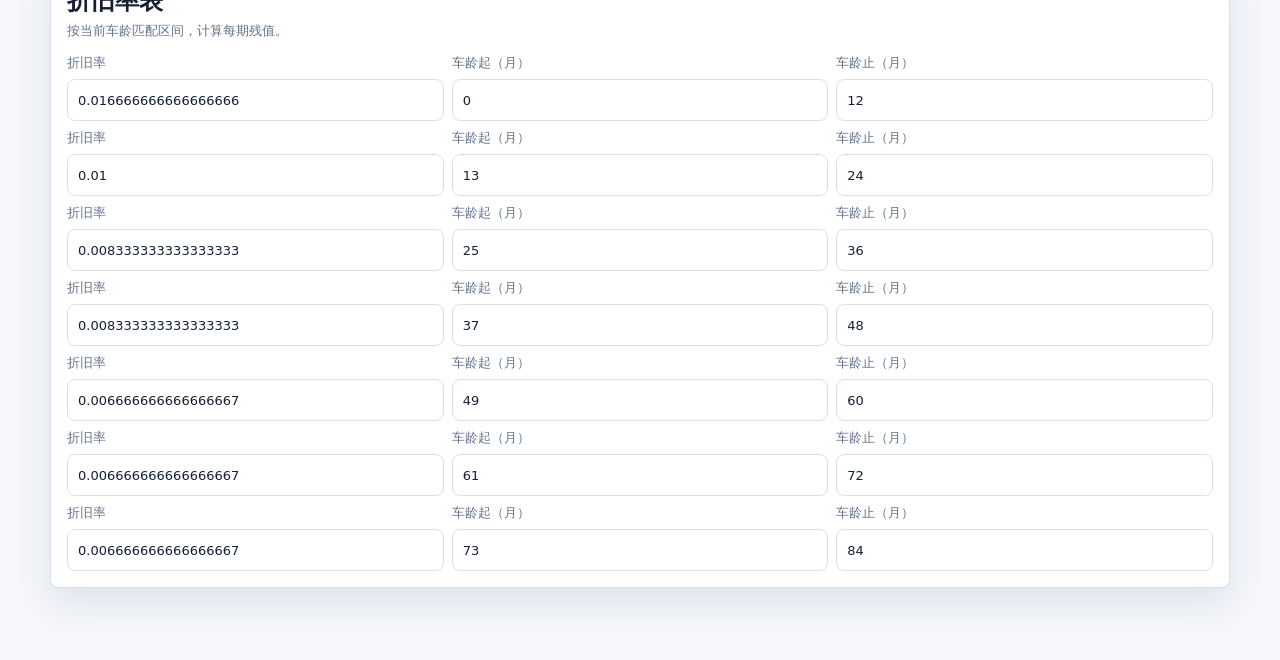
==== commit 466e8cea: "Refine result detail metrics" ====
--- a/public/index.html
+++ b/public/index.html
@@ -4,7 +4,9 @@
     <meta charset="UTF-8" />
     <meta name="viewport" content="width=device-width, initial-scale=1.0" />
     <title>汽车订阅方案测算</title>
-    <link rel="stylesheet" href="./calculator.css" />
+    <script>
+      document.write(`<link rel="stylesheet" href="./calculator.css${window.location.search || ""}" />`);
+    </script>
   </head>
   <body>
     <header class="app-header">
@@ -181,8 +183,8 @@
         <div class="section-stack">
           <section class="input-section">
             <div class="section-title">
-              <h2>核心结果</h2>
-              <p>关键利润、支付比例和 IRR 指标。</p>
+              <h2>测算口径与关键过程</h2>
+              <p>补充顶部结果未展示的融资、履约和经营分摊口径。</p>
             </div>
             <div class="result-list" id="resultList"></div>
           </section>
@@ -219,6 +221,8 @@
       </section>
     </main>
 
-    <script src="./calculator.js"></script>
+    <script>
+      document.write(`<script src="./calculator.js${window.location.search || ""}"><\/script>`);
+    </script>
   </body>
 </html>
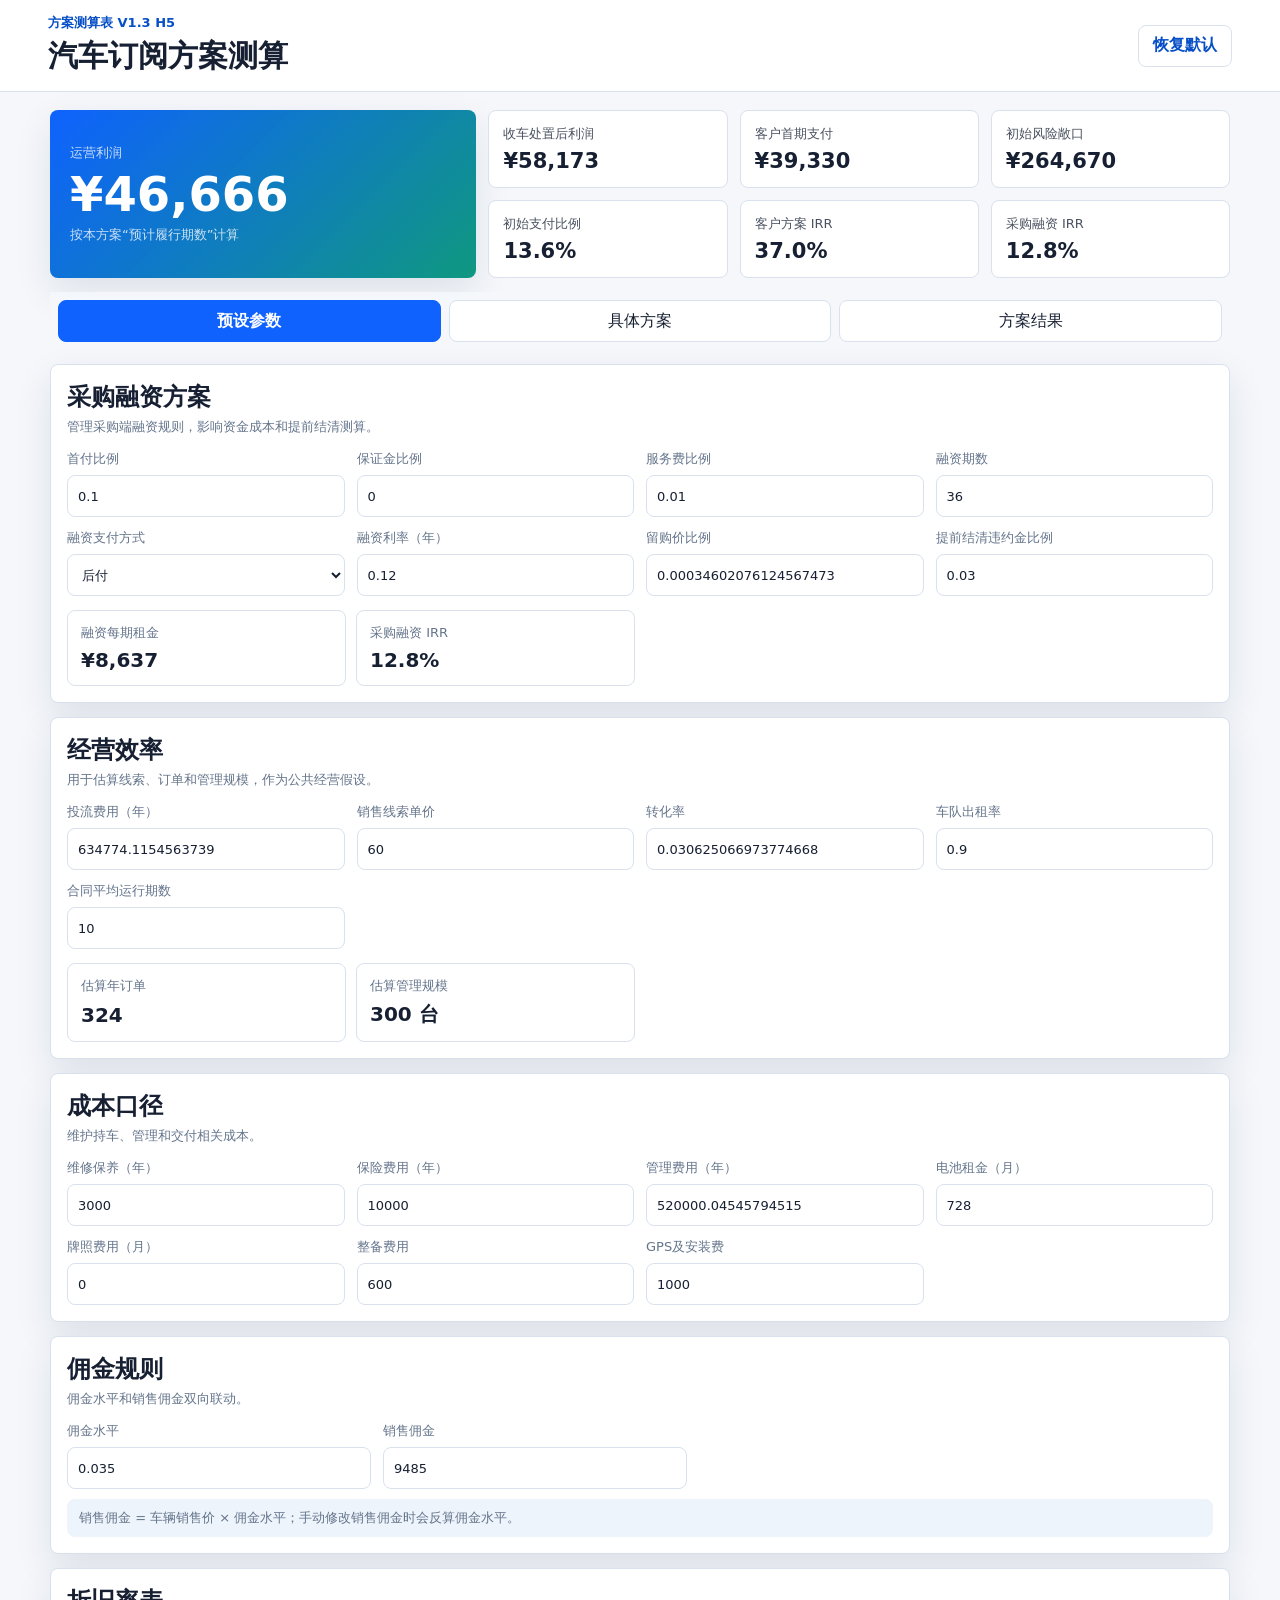
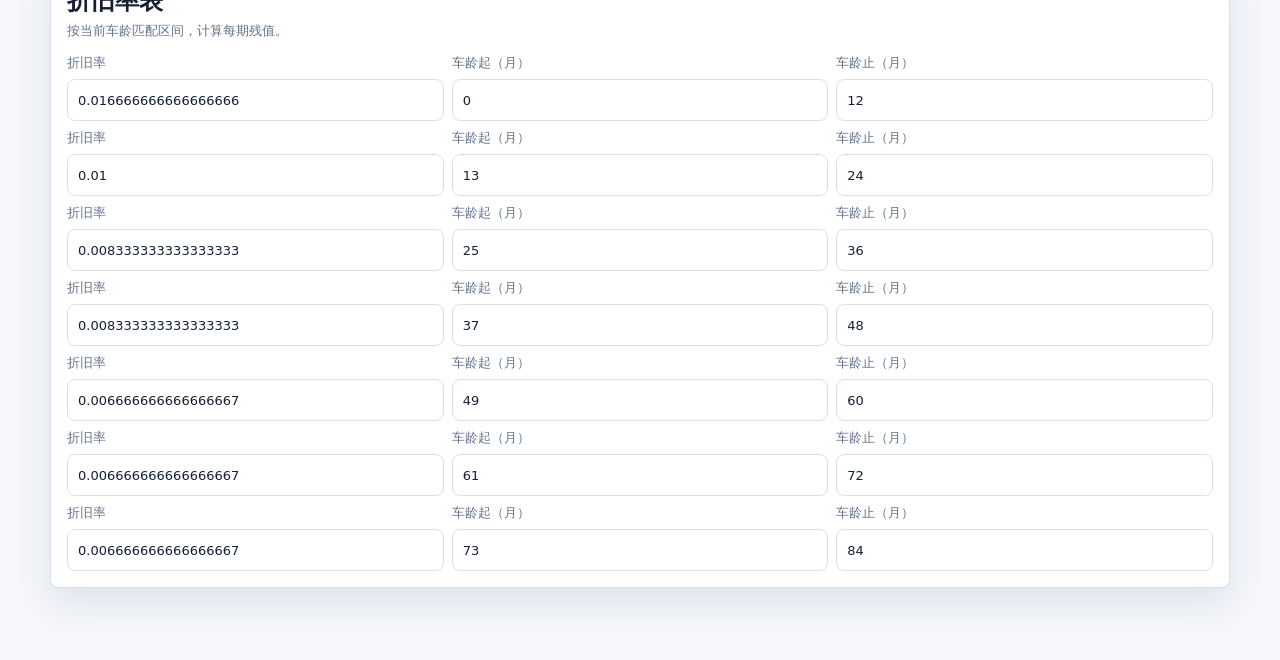
==== commit 849afbe9: "Include service fees in customer IRR" ====
--- a/public/index.html
+++ b/public/index.html
@@ -29,7 +29,7 @@
           <article><span>客户首期支付</span><strong id="initialPayment">¥0</strong></article>
           <article><span>初始风险敞口</span><strong id="riskExposure">¥0</strong></article>
           <article><span>初始支付比例</span><strong id="initialRatio">0.0%</strong></article>
-          <article><span>租金年化 IRR</span><strong id="rentIrr">0.0%</strong></article>
+          <article><span>客户方案 IRR</span><strong id="rentIrr">0.0%</strong></article>
           <article><span>采购融资 IRR</span><strong id="financeIrr">0.0%</strong></article>
         </div>
       </section>
